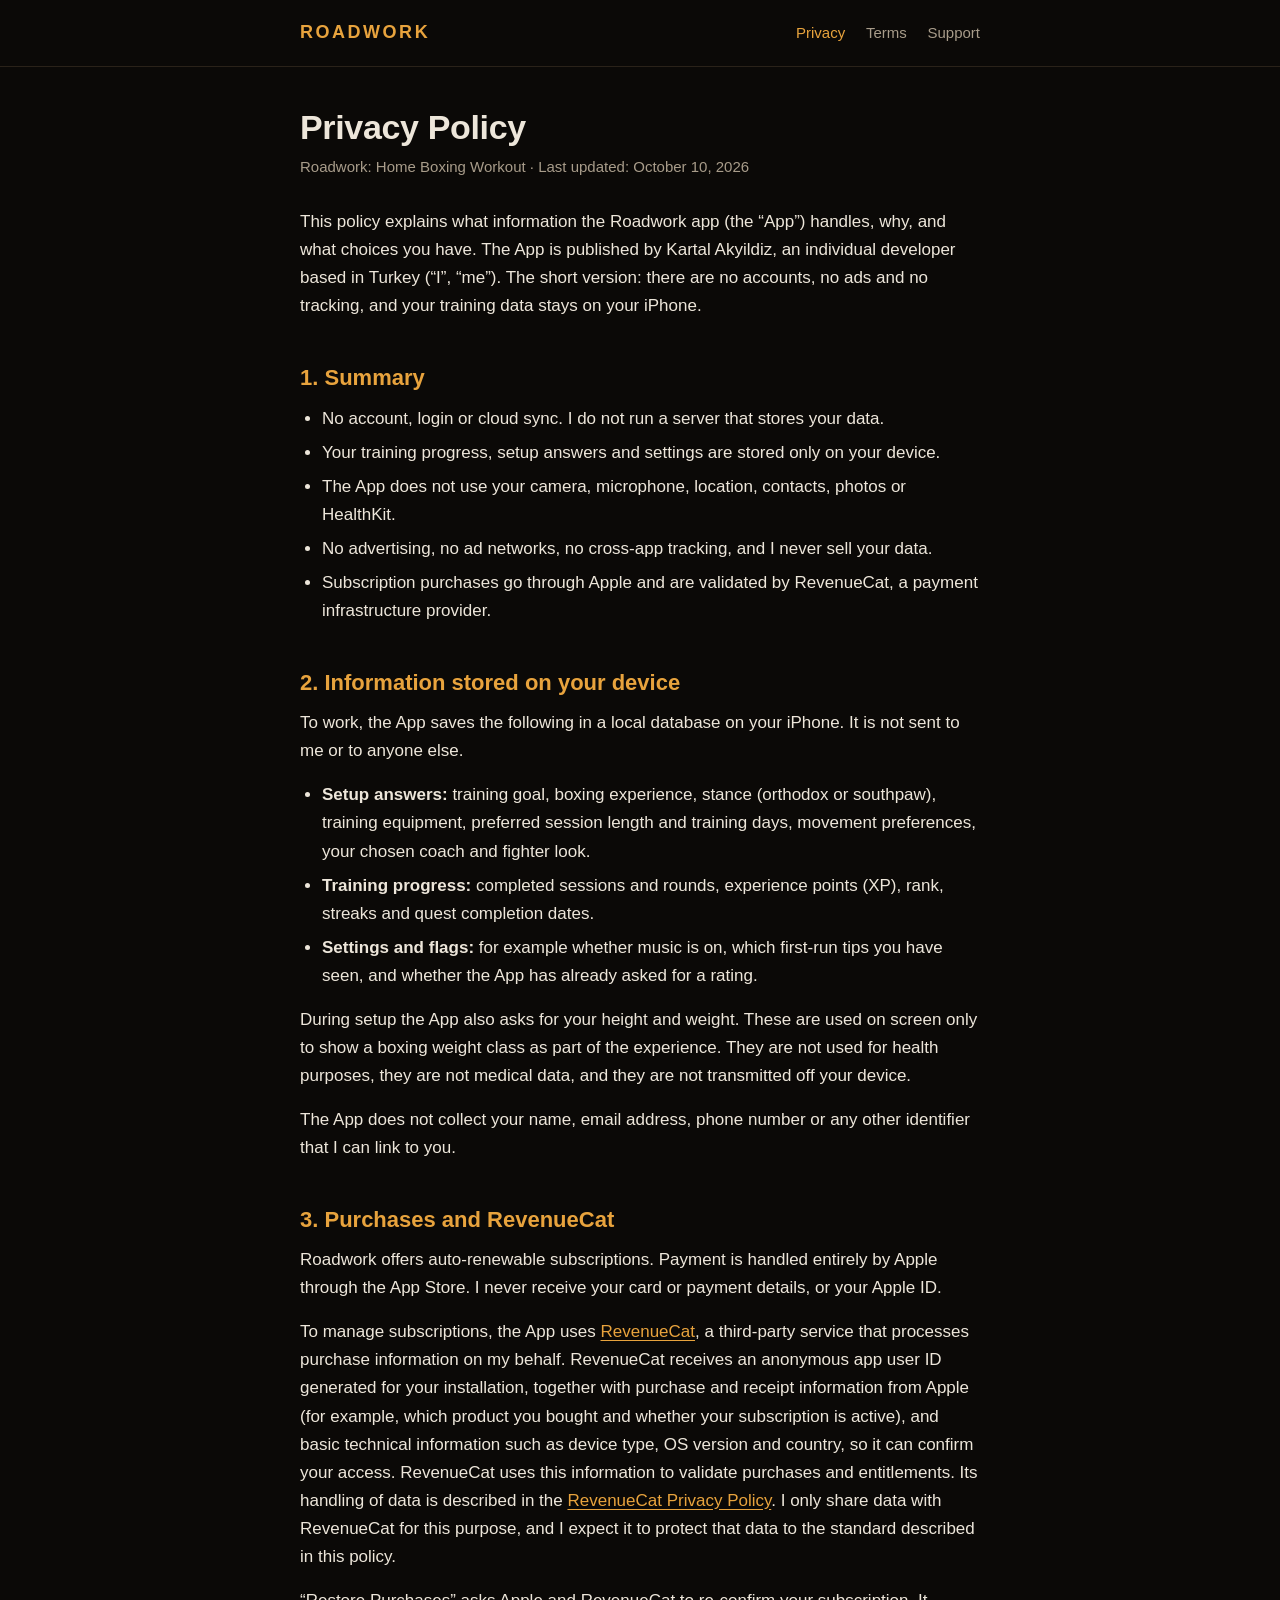
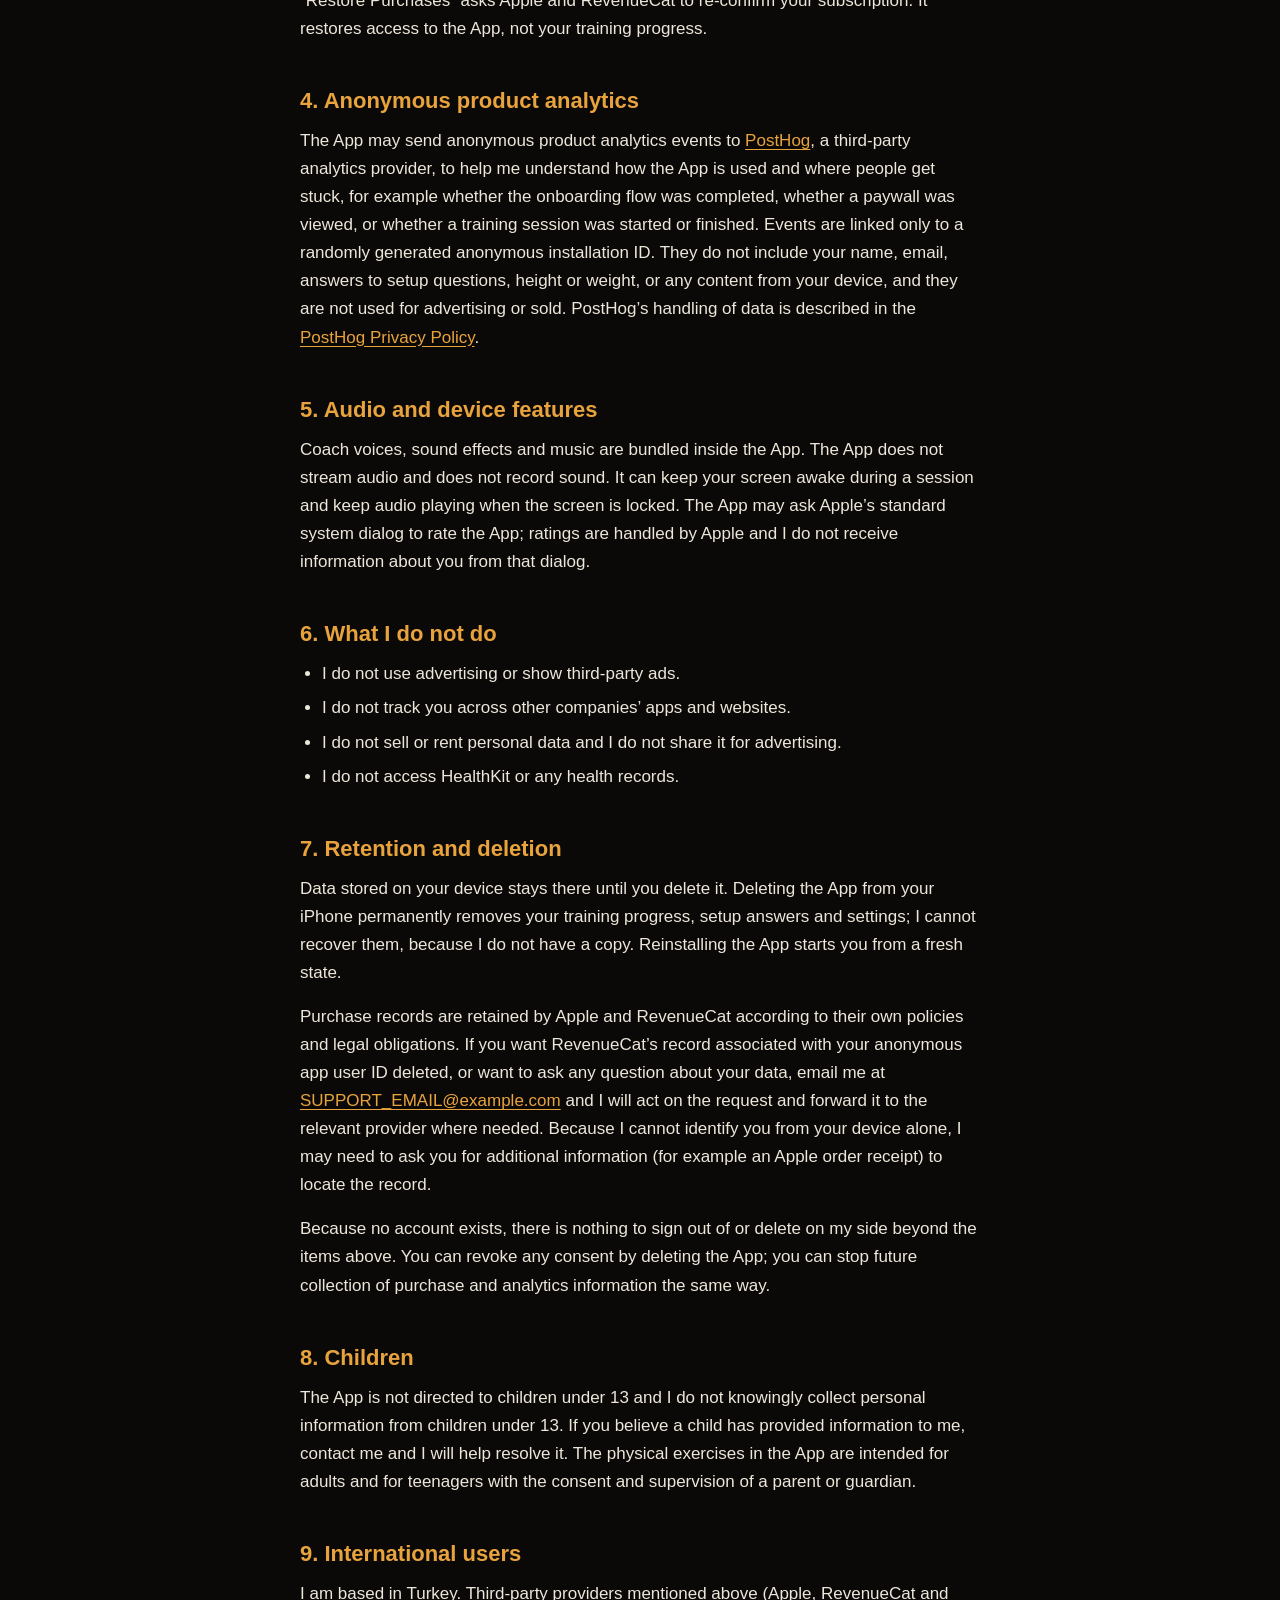
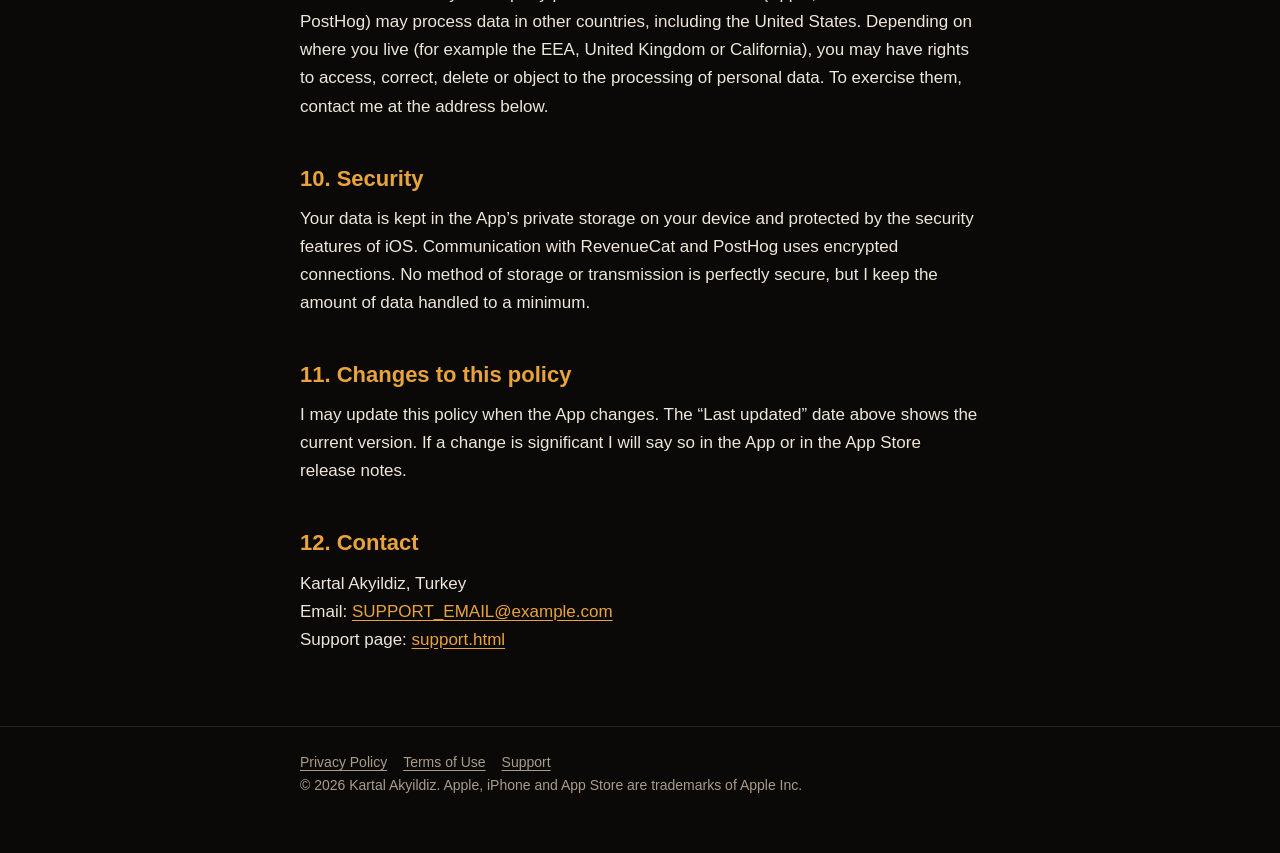
==== privacy.html @ eff5b134 "Add files via upload" ====
<!doctype html>
<html lang="en">
<head>
<meta charset="utf-8">
<meta name="viewport" content="width=device-width, initial-scale=1">
<title>Privacy Policy - Roadwork: Home Boxing Workout</title>
<meta name="description" content="Privacy Policy for Roadwork: Home Boxing Workout. No account, no tracking, no ads. Your training data stays on your device.">
<link rel="stylesheet" href="style.css">
</head>
<body>
<header class="site"><div class="wrap">
  <a class="brand" href="index.html">Roadwork</a>
  <nav aria-label="Main">
    <a href="privacy.html" aria-current="page">Privacy</a>
    <a href="terms.html">Terms</a>
    <a href="support.html">Support</a>
  </nav>
</div></header>

<main><div class="wrap">
  <h1>Privacy Policy</h1>
  <p class="meta">Roadwork: Home Boxing Workout &middot; Last updated: October 10, 2026</p>

  <p>This policy explains what information the Roadwork app (the &ldquo;App&rdquo;) handles, why, and what choices you have. The App is published by Kartal Akyildiz, an individual developer based in Turkey (&ldquo;I&rdquo;, &ldquo;me&rdquo;). The short version: there are no accounts, no ads and no tracking, and your training data stays on your iPhone.</p>

  <h2>1. Summary</h2>
  <ul>
    <li>No account, login or cloud sync. I do not run a server that stores your data.</li>
    <li>Your training progress, setup answers and settings are stored only on your device.</li>
    <li>The App does not use your camera, microphone, location, contacts, photos or HealthKit.</li>
    <li>No advertising, no ad networks, no cross-app tracking, and I never sell your data.</li>
    <li>Subscription purchases go through Apple and are validated by RevenueCat, a payment infrastructure provider.</li>
  </ul>

  <h2>2. Information stored on your device</h2>
  <p>To work, the App saves the following in a local database on your iPhone. It is not sent to me or to anyone else.</p>
  <ul>
    <li><strong>Setup answers:</strong> training goal, boxing experience, stance (orthodox or southpaw), training equipment, preferred session length and training days, movement preferences, your chosen coach and fighter look.</li>
    <li><strong>Training progress:</strong> completed sessions and rounds, experience points (XP), rank, streaks and quest completion dates.</li>
    <li><strong>Settings and flags:</strong> for example whether music is on, which first-run tips you have seen, and whether the App has already asked for a rating.</li>
  </ul>
  <p>During setup the App also asks for your height and weight. These are used on screen only to show a boxing weight class as part of the experience. They are not used for health purposes, they are not medical data, and they are not transmitted off your device.</p>
  <p>The App does not collect your name, email address, phone number or any other identifier that I can link to you.</p>

  <h2>3. Purchases and RevenueCat</h2>
  <p>Roadwork offers auto-renewable subscriptions. Payment is handled entirely by Apple through the App Store. I never receive your card or payment details, or your Apple ID.</p>
  <p>To manage subscriptions, the App uses <a href="https://www.revenuecat.com/">RevenueCat</a>, a third-party service that processes purchase information on my behalf. RevenueCat receives an anonymous app user ID generated for your installation, together with purchase and receipt information from Apple (for example, which product you bought and whether your subscription is active), and basic technical information such as device type, OS version and country, so it can confirm your access. RevenueCat uses this information to validate purchases and entitlements. Its handling of data is described in the <a href="https://www.revenuecat.com/privacy">RevenueCat Privacy Policy</a>. I only share data with RevenueCat for this purpose, and I expect it to protect that data to the standard described in this policy.</p>
  <p>&ldquo;Restore Purchases&rdquo; asks Apple and RevenueCat to re-confirm your subscription. It restores access to the App, not your training progress.</p>

  <!-- ANALYTICS: remove if PostHog is not shipped -->
  <h2>4. Anonymous product analytics</h2>
  <p>The App may send anonymous product analytics events to <a href="https://posthog.com/">PostHog</a>, a third-party analytics provider, to help me understand how the App is used and where people get stuck, for example whether the onboarding flow was completed, whether a paywall was viewed, or whether a training session was started or finished. Events are linked only to a randomly generated anonymous installation ID. They do not include your name, email, answers to setup questions, height or weight, or any content from your device, and they are not used for advertising or sold. PostHog&rsquo;s handling of data is described in the <a href="https://posthog.com/privacy">PostHog Privacy Policy</a>.</p>
  <!-- /ANALYTICS -->

  <h2>5. Audio and device features</h2>
  <p>Coach voices, sound effects and music are bundled inside the App. The App does not stream audio and does not record sound. It can keep your screen awake during a session and keep audio playing when the screen is locked. The App may ask Apple&rsquo;s standard system dialog to rate the App; ratings are handled by Apple and I do not receive information about you from that dialog.</p>

  <h2>6. What I do not do</h2>
  <ul>
    <li>I do not use advertising or show third-party ads.</li>
    <li>I do not track you across other companies&rsquo; apps and websites.</li>
    <li>I do not sell or rent personal data and I do not share it for advertising.</li>
    <li>I do not access HealthKit or any health records.</li>
  </ul>

  <h2>7. Retention and deletion</h2>
  <p>Data stored on your device stays there until you delete it. Deleting the App from your iPhone permanently removes your training progress, setup answers and settings; I cannot recover them, because I do not have a copy. Reinstalling the App starts you from a fresh state.</p>
  <p>Purchase records are retained by Apple and RevenueCat according to their own policies and legal obligations. If you want RevenueCat&rsquo;s record associated with your anonymous app user ID deleted, or want to ask any question about your data, email me at <a href="mailto:SUPPORT_EMAIL@example.com">SUPPORT_EMAIL@example.com</a> and I will act on the request and forward it to the relevant provider where needed. Because I cannot identify you from your device alone, I may need to ask you for additional information (for example an Apple order receipt) to locate the record.</p>
  <p>Because no account exists, there is nothing to sign out of or delete on my side beyond the items above. You can revoke any consent by deleting the App; you can stop future collection of purchase and analytics information the same way.</p>

  <h2>8. Children</h2>
  <p>The App is not directed to children under 13 and I do not knowingly collect personal information from children under 13. If you believe a child has provided information to me, contact me and I will help resolve it. The physical exercises in the App are intended for adults and for teenagers with the consent and supervision of a parent or guardian.</p>

  <h2>9. International users</h2>
  <p>I am based in Turkey. Third-party providers mentioned above (Apple, RevenueCat<!-- ANALYTICS --> and PostHog<!-- /ANALYTICS -->) may process data in other countries, including the United States. Depending on where you live (for example the EEA, United Kingdom or California), you may have rights to access, correct, delete or object to the processing of personal data. To exercise them, contact me at the address below.</p>

  <h2>10. Security</h2>
  <p>Your data is kept in the App&rsquo;s private storage on your device and protected by the security features of iOS. Communication with RevenueCat<!-- ANALYTICS --> and PostHog<!-- /ANALYTICS --> uses encrypted connections. No method of storage or transmission is perfectly secure, but I keep the amount of data handled to a minimum.</p>

  <h2>11. Changes to this policy</h2>
  <p>I may update this policy when the App changes. The &ldquo;Last updated&rdquo; date above shows the current version. If a change is significant I will say so in the App or in the App Store release notes.</p>

  <h2>12. Contact</h2>
  <p>Kartal Akyildiz, Turkey<br>
  Email: <a href="mailto:SUPPORT_EMAIL@example.com">SUPPORT_EMAIL@example.com</a><br>
  Support page: <a href="support.html">support.html</a></p>
</div></main>

<footer class="site"><div class="wrap">
  <a href="privacy.html">Privacy Policy</a><a href="terms.html">Terms of Use</a><a href="support.html">Support</a>
  <p>&copy; 2026 Kartal Akyildiz. Apple, iPhone and App Store are trademarks of Apple Inc.</p>
</div></footer>
</body>
</html>
---- style.css ----
:root {
  --bg: #0B0907;
  --surface: #15110D;
  --border: #2A2219;
  --text: #EDE6DA;
  --muted: #A89C8A;
  --amber: #E8A33D;
  --amber-dim: #B87F2A;
}
* { box-sizing: border-box; }
html { -webkit-text-size-adjust: 100%; }
body {
  margin: 0;
  background: var(--bg);
  color: var(--text);
  font-family: -apple-system, BlinkMacSystemFont, "Segoe UI", Roboto, Helvetica, Arial, sans-serif;
  font-size: 17px;
  line-height: 1.65;
}
.wrap { max-width: 720px; margin: 0 auto; padding: 0 20px; }
header.site { border-bottom: 1px solid var(--border); padding: 18px 0; }
header.site .wrap { display: flex; flex-wrap: wrap; gap: 8px 24px; align-items: baseline; justify-content: space-between; }
.brand { color: var(--amber); font-weight: 800; letter-spacing: 0.14em; text-transform: uppercase; text-decoration: none; font-size: 18px; }
nav a { color: var(--muted); text-decoration: none; margin-right: 16px; font-size: 15px; }
nav a:last-child { margin-right: 0; }
nav a:hover, nav a[aria-current="page"] { color: var(--amber); }
main { padding: 40px 0 56px; }
h1 { font-size: 34px; line-height: 1.2; margin: 0 0 8px; letter-spacing: -0.01em; }
h2 { font-size: 22px; margin: 40px 0 8px; color: var(--amber); }
h3 { font-size: 18px; margin: 24px 0 4px; }
p, ul, ol { margin: 0 0 16px; }
ul, ol { padding-left: 22px; }
li { margin-bottom: 6px; }
a { color: var(--amber); text-underline-offset: 3px; }
a:hover { color: #F5BE68; }
.meta { color: var(--muted); font-size: 15px; margin-bottom: 28px; }
.lead { font-size: 20px; color: var(--text); }
.card { background: var(--surface); border: 1px solid var(--border); border-radius: 12px; padding: 18px 20px; margin: 20px 0; }
.card p:last-child { margin-bottom: 0; }
.btn { display: inline-block; background: var(--amber); color: #0B0907; font-weight: 700; text-decoration: none; padding: 12px 22px; border-radius: 10px; margin: 4px 8px 4px 0; }
.btn:hover { background: #F5BE68; color: #0B0907; }
.btn.ghost { background: transparent; color: var(--amber); border: 1px solid var(--amber-dim); }
.btn.ghost:hover { background: var(--surface); color: #F5BE68; }
details { background: var(--surface); border: 1px solid var(--border); border-radius: 10px; padding: 12px 16px; margin-bottom: 12px; }
summary { cursor: pointer; font-weight: 600; }
details[open] summary { color: var(--amber); margin-bottom: 8px; }
details p:last-child { margin-bottom: 0; }
footer.site { border-top: 1px solid var(--border); padding: 24px 0 40px; color: var(--muted); font-size: 14px; }
footer.site a { color: var(--muted); margin-right: 16px; }
footer.site a:hover { color: var(--amber); }
table { width: 100%; border-collapse: collapse; margin: 0 0 16px; font-size: 16px; }
th, td { text-align: left; vertical-align: top; padding: 10px 10px; border-bottom: 1px solid var(--border); }
th { color: var(--amber); font-weight: 600; }
@media (max-width: 520px) {
  body { font-size: 16px; }
  h1 { font-size: 28px; }
  main { padding-top: 28px; }
}
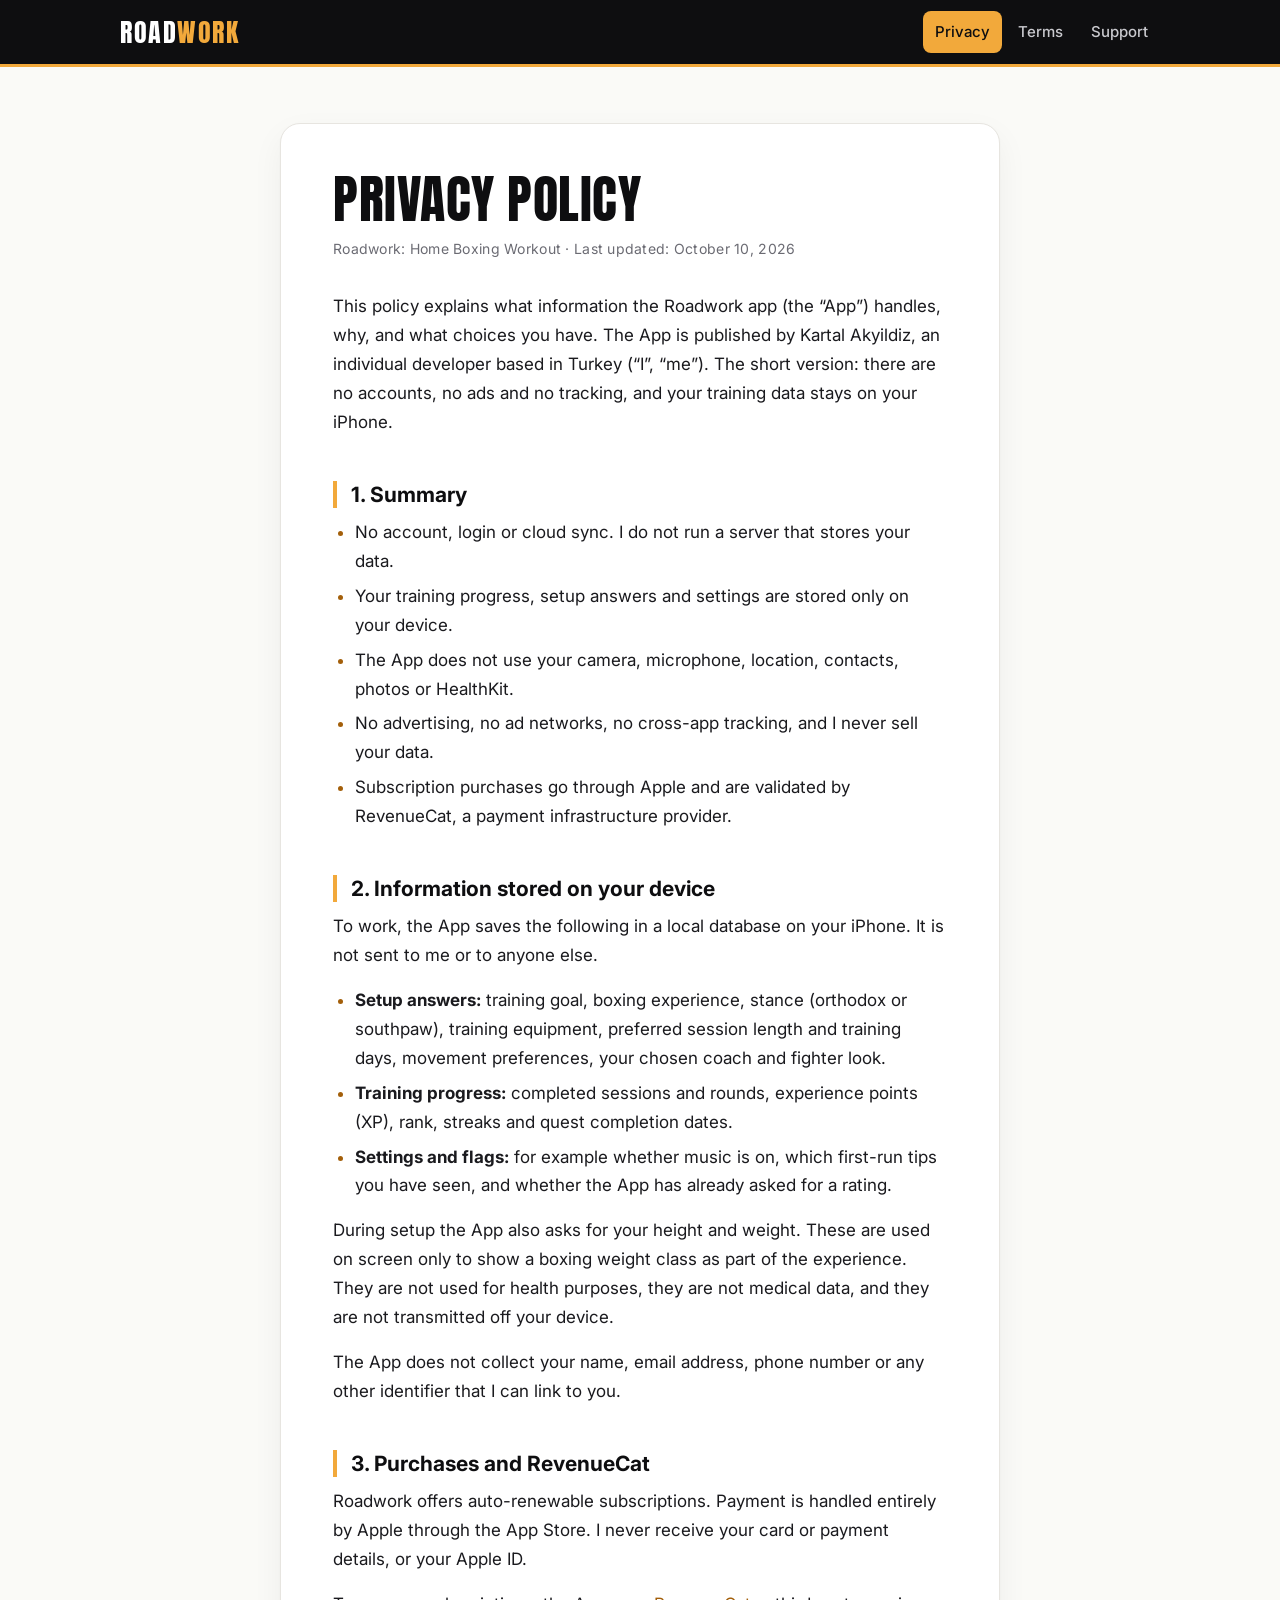
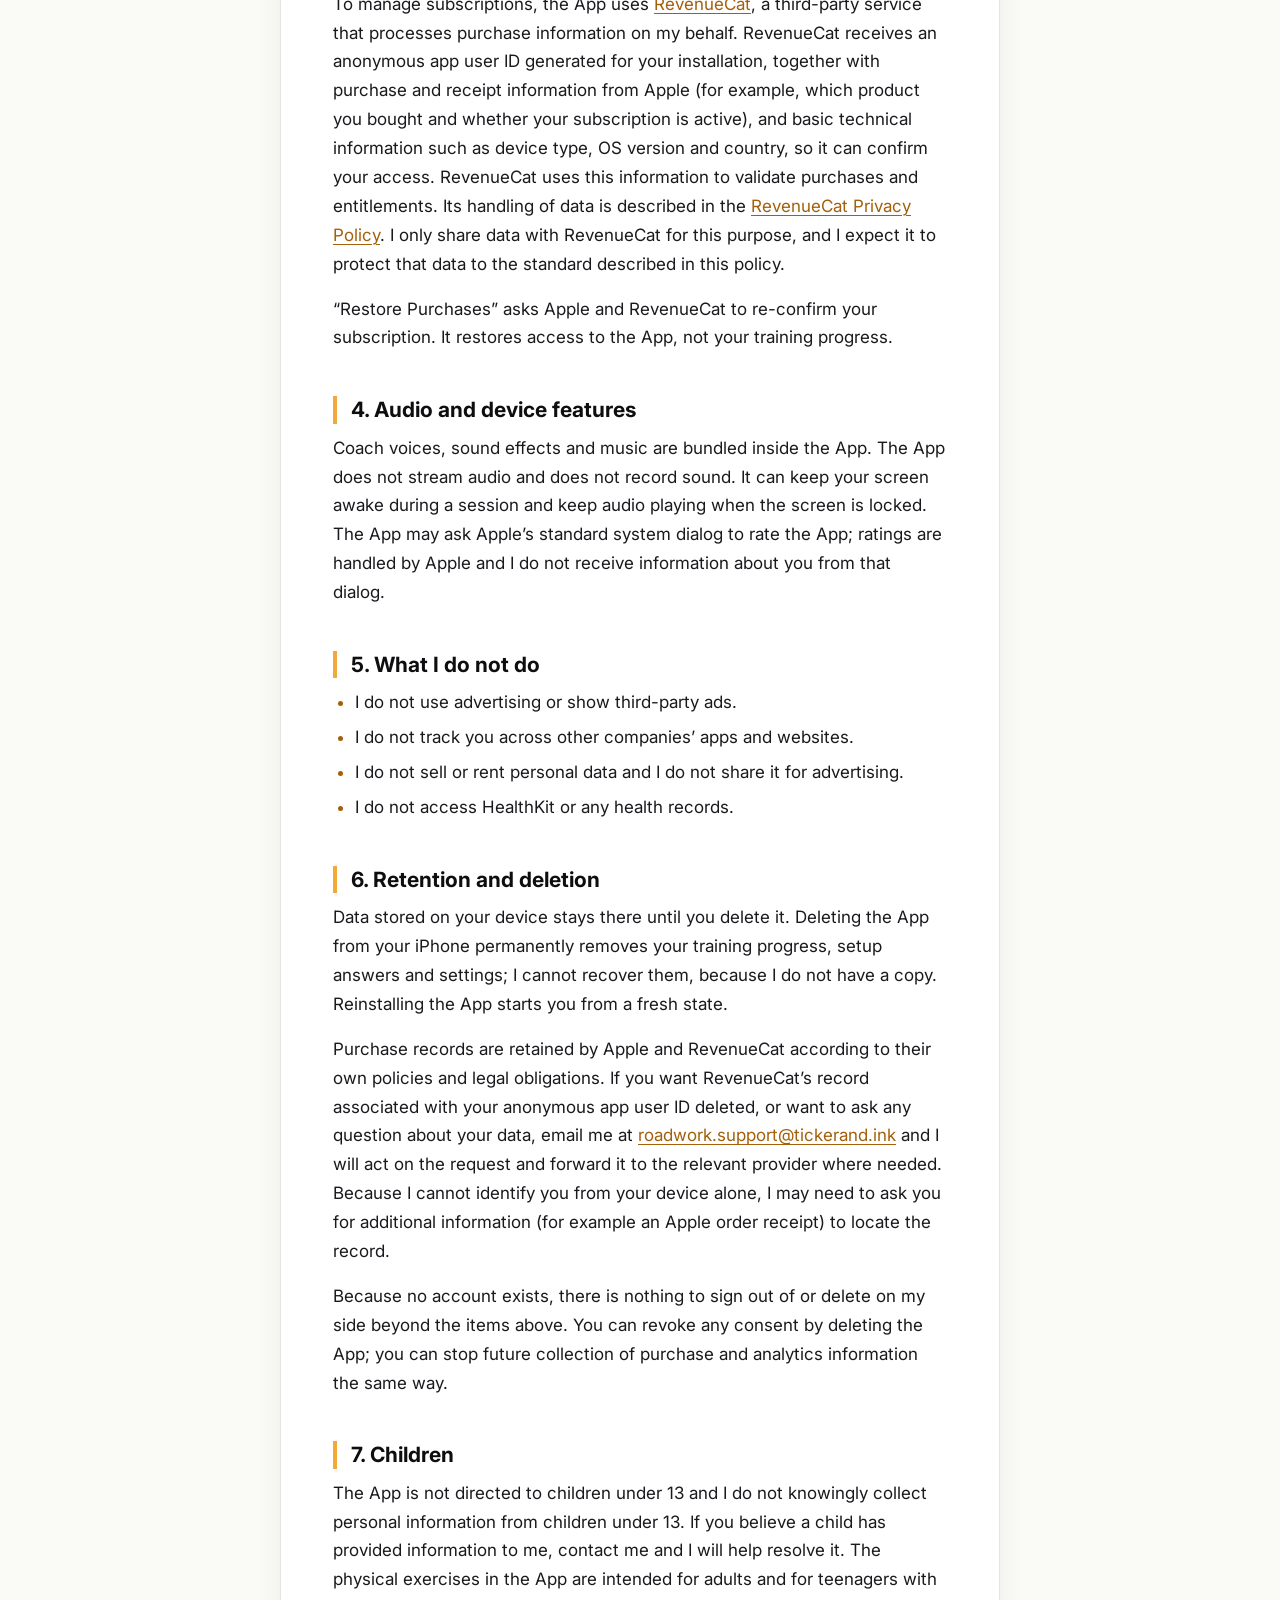
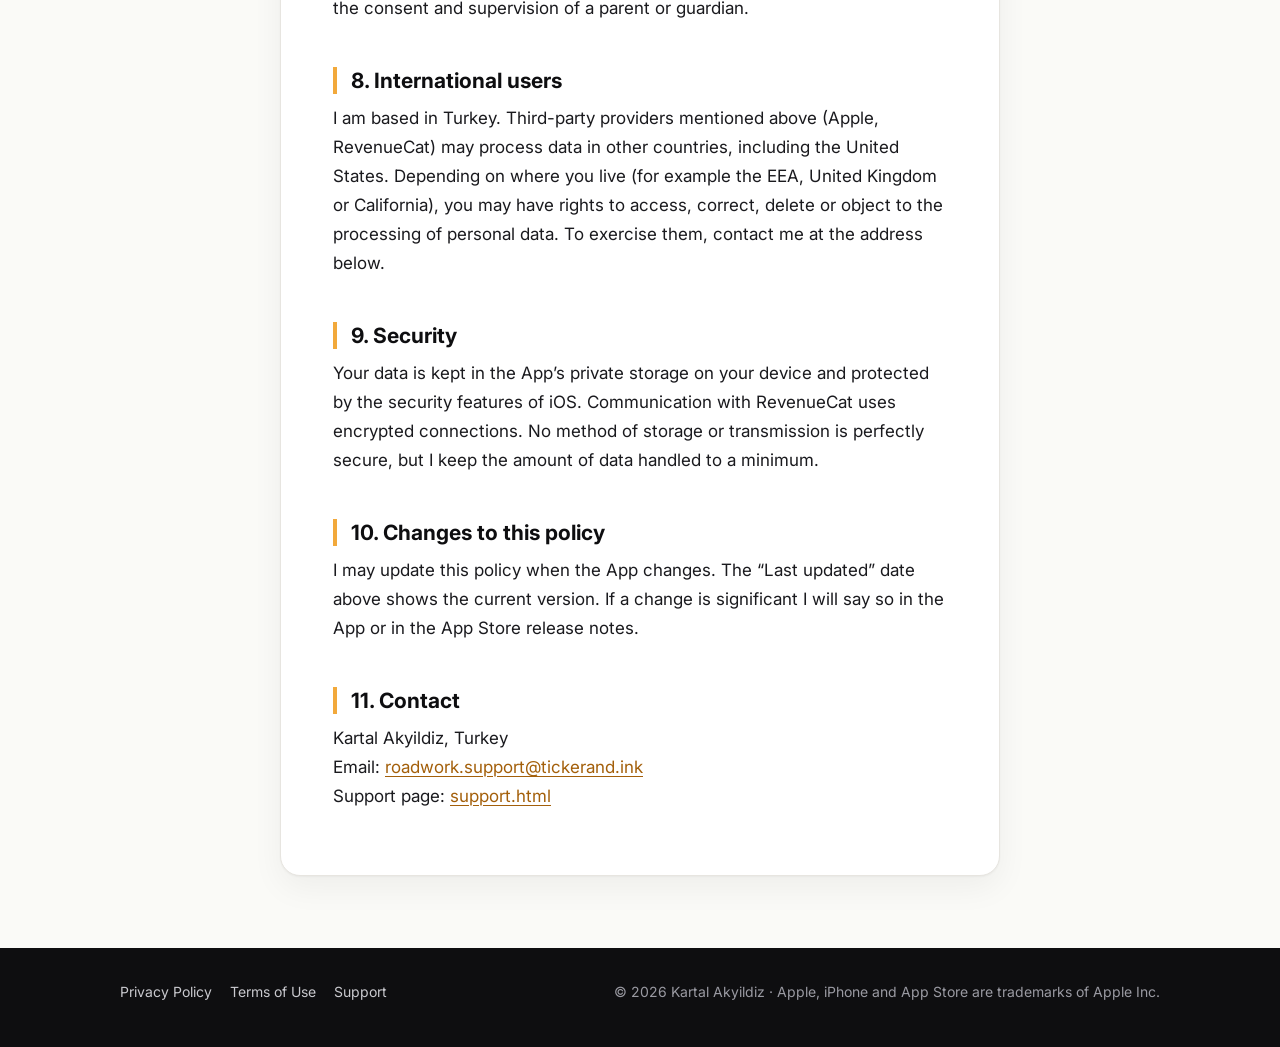
==== commit bd6dcaed: "Add files via upload" ====
--- a/privacy.html
+++ b/privacy.html
@@ -1,94 +1,90 @@
-<!doctype html>
-<html lang="en">
-<head>
-<meta charset="utf-8">
-<meta name="viewport" content="width=device-width, initial-scale=1">
-<title>Privacy Policy - Roadwork: Home Boxing Workout</title>
-<meta name="description" content="Privacy Policy for Roadwork: Home Boxing Workout. No account, no tracking, no ads. Your training data stays on your device.">
-<link rel="stylesheet" href="style.css">
-</head>
-<body>
-<header class="site"><div class="wrap">
-  <a class="brand" href="index.html">Roadwork</a>
-  <nav aria-label="Main">
-    <a href="privacy.html" aria-current="page">Privacy</a>
-    <a href="terms.html">Terms</a>
-    <a href="support.html">Support</a>
-  </nav>
-</div></header>
-
-<main><div class="wrap">
-  <h1>Privacy Policy</h1>
-  <p class="meta">Roadwork: Home Boxing Workout &middot; Last updated: October 10, 2026</p>
-
-  <p>This policy explains what information the Roadwork app (the &ldquo;App&rdquo;) handles, why, and what choices you have. The App is published by Kartal Akyildiz, an individual developer based in Turkey (&ldquo;I&rdquo;, &ldquo;me&rdquo;). The short version: there are no accounts, no ads and no tracking, and your training data stays on your iPhone.</p>
-
-  <h2>1. Summary</h2>
-  <ul>
-    <li>No account, login or cloud sync. I do not run a server that stores your data.</li>
-    <li>Your training progress, setup answers and settings are stored only on your device.</li>
-    <li>The App does not use your camera, microphone, location, contacts, photos or HealthKit.</li>
-    <li>No advertising, no ad networks, no cross-app tracking, and I never sell your data.</li>
-    <li>Subscription purchases go through Apple and are validated by RevenueCat, a payment infrastructure provider.</li>
-  </ul>
-
-  <h2>2. Information stored on your device</h2>
-  <p>To work, the App saves the following in a local database on your iPhone. It is not sent to me or to anyone else.</p>
-  <ul>
-    <li><strong>Setup answers:</strong> training goal, boxing experience, stance (orthodox or southpaw), training equipment, preferred session length and training days, movement preferences, your chosen coach and fighter look.</li>
-    <li><strong>Training progress:</strong> completed sessions and rounds, experience points (XP), rank, streaks and quest completion dates.</li>
-    <li><strong>Settings and flags:</strong> for example whether music is on, which first-run tips you have seen, and whether the App has already asked for a rating.</li>
-  </ul>
-  <p>During setup the App also asks for your height and weight. These are used on screen only to show a boxing weight class as part of the experience. They are not used for health purposes, they are not medical data, and they are not transmitted off your device.</p>
-  <p>The App does not collect your name, email address, phone number or any other identifier that I can link to you.</p>
-
-  <h2>3. Purchases and RevenueCat</h2>
-  <p>Roadwork offers auto-renewable subscriptions. Payment is handled entirely by Apple through the App Store. I never receive your card or payment details, or your Apple ID.</p>
-  <p>To manage subscriptions, the App uses <a href="https://www.revenuecat.com/">RevenueCat</a>, a third-party service that processes purchase information on my behalf. RevenueCat receives an anonymous app user ID generated for your installation, together with purchase and receipt information from Apple (for example, which product you bought and whether your subscription is active), and basic technical information such as device type, OS version and country, so it can confirm your access. RevenueCat uses this information to validate purchases and entitlements. Its handling of data is described in the <a href="https://www.revenuecat.com/privacy">RevenueCat Privacy Policy</a>. I only share data with RevenueCat for this purpose, and I expect it to protect that data to the standard described in this policy.</p>
-  <p>&ldquo;Restore Purchases&rdquo; asks Apple and RevenueCat to re-confirm your subscription. It restores access to the App, not your training progress.</p>
-
-  <!-- ANALYTICS: remove if PostHog is not shipped -->
-  <h2>4. Anonymous product analytics</h2>
-  <p>The App may send anonymous product analytics events to <a href="https://posthog.com/">PostHog</a>, a third-party analytics provider, to help me understand how the App is used and where people get stuck, for example whether the onboarding flow was completed, whether a paywall was viewed, or whether a training session was started or finished. Events are linked only to a randomly generated anonymous installation ID. They do not include your name, email, answers to setup questions, height or weight, or any content from your device, and they are not used for advertising or sold. PostHog&rsquo;s handling of data is described in the <a href="https://posthog.com/privacy">PostHog Privacy Policy</a>.</p>
-  <!-- /ANALYTICS -->
-
-  <h2>5. Audio and device features</h2>
-  <p>Coach voices, sound effects and music are bundled inside the App. The App does not stream audio and does not record sound. It can keep your screen awake during a session and keep audio playing when the screen is locked. The App may ask Apple&rsquo;s standard system dialog to rate the App; ratings are handled by Apple and I do not receive information about you from that dialog.</p>
-
-  <h2>6. What I do not do</h2>
-  <ul>
-    <li>I do not use advertising or show third-party ads.</li>
-    <li>I do not track you across other companies&rsquo; apps and websites.</li>
-    <li>I do not sell or rent personal data and I do not share it for advertising.</li>
-    <li>I do not access HealthKit or any health records.</li>
-  </ul>
-
-  <h2>7. Retention and deletion</h2>
-  <p>Data stored on your device stays there until you delete it. Deleting the App from your iPhone permanently removes your training progress, setup answers and settings; I cannot recover them, because I do not have a copy. Reinstalling the App starts you from a fresh state.</p>
-  <p>Purchase records are retained by Apple and RevenueCat according to their own policies and legal obligations. If you want RevenueCat&rsquo;s record associated with your anonymous app user ID deleted, or want to ask any question about your data, email me at <a href="mailto:SUPPORT_EMAIL@example.com">SUPPORT_EMAIL@example.com</a> and I will act on the request and forward it to the relevant provider where needed. Because I cannot identify you from your device alone, I may need to ask you for additional information (for example an Apple order receipt) to locate the record.</p>
-  <p>Because no account exists, there is nothing to sign out of or delete on my side beyond the items above. You can revoke any consent by deleting the App; you can stop future collection of purchase and analytics information the same way.</p>
-
-  <h2>8. Children</h2>
-  <p>The App is not directed to children under 13 and I do not knowingly collect personal information from children under 13. If you believe a child has provided information to me, contact me and I will help resolve it. The physical exercises in the App are intended for adults and for teenagers with the consent and supervision of a parent or guardian.</p>
-
-  <h2>9. International users</h2>
-  <p>I am based in Turkey. Third-party providers mentioned above (Apple, RevenueCat<!-- ANALYTICS --> and PostHog<!-- /ANALYTICS -->) may process data in other countries, including the United States. Depending on where you live (for example the EEA, United Kingdom or California), you may have rights to access, correct, delete or object to the processing of personal data. To exercise them, contact me at the address below.</p>
-
-  <h2>10. Security</h2>
-  <p>Your data is kept in the App&rsquo;s private storage on your device and protected by the security features of iOS. Communication with RevenueCat<!-- ANALYTICS --> and PostHog<!-- /ANALYTICS --> uses encrypted connections. No method of storage or transmission is perfectly secure, but I keep the amount of data handled to a minimum.</p>
-
-  <h2>11. Changes to this policy</h2>
-  <p>I may update this policy when the App changes. The &ldquo;Last updated&rdquo; date above shows the current version. If a change is significant I will say so in the App or in the App Store release notes.</p>
-
-  <h2>12. Contact</h2>
-  <p>Kartal Akyildiz, Turkey<br>
-  Email: <a href="mailto:SUPPORT_EMAIL@example.com">SUPPORT_EMAIL@example.com</a><br>
-  Support page: <a href="support.html">support.html</a></p>
-</div></main>
-
-<footer class="site"><div class="wrap">
-  <a href="privacy.html">Privacy Policy</a><a href="terms.html">Terms of Use</a><a href="support.html">Support</a>
-  <p>&copy; 2026 Kartal Akyildiz. Apple, iPhone and App Store are trademarks of Apple Inc.</p>
-</div></footer>
-</body>
-</html>
+<!doctype html>
+<html lang="en">
+<head>
+<meta charset="utf-8">
+<meta name="viewport" content="width=device-width, initial-scale=1">
+<title>Privacy Policy - Roadwork: Home Boxing Workout</title>
+<meta name="description" content="Privacy Policy for Roadwork: Home Boxing Workout. No account, no tracking, no ads. Your training data stays on your device.">
+<meta name="theme-color" content="#0E0E10">
+<link rel="stylesheet" href="style.css">
+</head>
+<body>
+<header class="site"><div class="wrap">
+  <a class="brand" href="index.html">Road<span>work</span></a>
+  <nav aria-label="Main">
+    <a href="privacy.html" aria-current="page">Privacy</a>
+    <a href="terms.html">Terms</a>
+    <a href="support.html">Support</a>
+  </nav>
+</div></header>
+
+<main><div class="wrap"><article class="doc">
+  <h1>Privacy Policy</h1>
+  <p class="meta">Roadwork: Home Boxing Workout &middot; Last updated: October 10, 2026</p>
+
+  <p>This policy explains what information the Roadwork app (the &ldquo;App&rdquo;) handles, why, and what choices you have. The App is published by Kartal Akyildiz, an individual developer based in Turkey (&ldquo;I&rdquo;, &ldquo;me&rdquo;). The short version: there are no accounts, no ads and no tracking, and your training data stays on your iPhone.</p>
+
+  <h2>1. Summary</h2>
+  <ul>
+    <li>No account, login or cloud sync. I do not run a server that stores your data.</li>
+    <li>Your training progress, setup answers and settings are stored only on your device.</li>
+    <li>The App does not use your camera, microphone, location, contacts, photos or HealthKit.</li>
+    <li>No advertising, no ad networks, no cross-app tracking, and I never sell your data.</li>
+    <li>Subscription purchases go through Apple and are validated by RevenueCat, a payment infrastructure provider.</li>
+  </ul>
+
+  <h2>2. Information stored on your device</h2>
+  <p>To work, the App saves the following in a local database on your iPhone. It is not sent to me or to anyone else.</p>
+  <ul>
+    <li><strong>Setup answers:</strong> training goal, boxing experience, stance (orthodox or southpaw), training equipment, preferred session length and training days, movement preferences, your chosen coach and fighter look.</li>
+    <li><strong>Training progress:</strong> completed sessions and rounds, experience points (XP), rank, streaks and quest completion dates.</li>
+    <li><strong>Settings and flags:</strong> for example whether music is on, which first-run tips you have seen, and whether the App has already asked for a rating.</li>
+  </ul>
+  <p>During setup the App also asks for your height and weight. These are used on screen only to show a boxing weight class as part of the experience. They are not used for health purposes, they are not medical data, and they are not transmitted off your device.</p>
+  <p>The App does not collect your name, email address, phone number or any other identifier that I can link to you.</p>
+
+  <h2>3. Purchases and RevenueCat</h2>
+  <p>Roadwork offers auto-renewable subscriptions. Payment is handled entirely by Apple through the App Store. I never receive your card or payment details, or your Apple ID.</p>
+  <p>To manage subscriptions, the App uses <a href="https://www.revenuecat.com/">RevenueCat</a>, a third-party service that processes purchase information on my behalf. RevenueCat receives an anonymous app user ID generated for your installation, together with purchase and receipt information from Apple (for example, which product you bought and whether your subscription is active), and basic technical information such as device type, OS version and country, so it can confirm your access. RevenueCat uses this information to validate purchases and entitlements. Its handling of data is described in the <a href="https://www.revenuecat.com/privacy">RevenueCat Privacy Policy</a>. I only share data with RevenueCat for this purpose, and I expect it to protect that data to the standard described in this policy.</p>
+  <p>&ldquo;Restore Purchases&rdquo; asks Apple and RevenueCat to re-confirm your subscription. It restores access to the App, not your training progress.</p>
+
+  <h2>4. Audio and device features</h2>
+  <p>Coach voices, sound effects and music are bundled inside the App. The App does not stream audio and does not record sound. It can keep your screen awake during a session and keep audio playing when the screen is locked. The App may ask Apple&rsquo;s standard system dialog to rate the App; ratings are handled by Apple and I do not receive information about you from that dialog.</p>
+
+  <h2>5. What I do not do</h2>
+  <ul>
+    <li>I do not use advertising or show third-party ads.</li>
+    <li>I do not track you across other companies&rsquo; apps and websites.</li>
+    <li>I do not sell or rent personal data and I do not share it for advertising.</li>
+    <li>I do not access HealthKit or any health records.</li>
+  </ul>
+
+  <h2>6. Retention and deletion</h2>
+  <p>Data stored on your device stays there until you delete it. Deleting the App from your iPhone permanently removes your training progress, setup answers and settings; I cannot recover them, because I do not have a copy. Reinstalling the App starts you from a fresh state.</p>
+  <p>Purchase records are retained by Apple and RevenueCat according to their own policies and legal obligations. If you want RevenueCat&rsquo;s record associated with your anonymous app user ID deleted, or want to ask any question about your data, email me at <a href="mailto:roadwork.support@tickerand.ink">roadwork.support@tickerand.ink</a> and I will act on the request and forward it to the relevant provider where needed. Because I cannot identify you from your device alone, I may need to ask you for additional information (for example an Apple order receipt) to locate the record.</p>
+  <p>Because no account exists, there is nothing to sign out of or delete on my side beyond the items above. You can revoke any consent by deleting the App; you can stop future collection of purchase and analytics information the same way.</p>
+
+  <h2>7. Children</h2>
+  <p>The App is not directed to children under 13 and I do not knowingly collect personal information from children under 13. If you believe a child has provided information to me, contact me and I will help resolve it. The physical exercises in the App are intended for adults and for teenagers with the consent and supervision of a parent or guardian.</p>
+
+  <h2>8. International users</h2>
+  <p>I am based in Turkey. Third-party providers mentioned above (Apple, RevenueCat) may process data in other countries, including the United States. Depending on where you live (for example the EEA, United Kingdom or California), you may have rights to access, correct, delete or object to the processing of personal data. To exercise them, contact me at the address below.</p>
+
+  <h2>9. Security</h2>
+  <p>Your data is kept in the App&rsquo;s private storage on your device and protected by the security features of iOS. Communication with RevenueCat uses encrypted connections. No method of storage or transmission is perfectly secure, but I keep the amount of data handled to a minimum.</p>
+
+  <h2>10. Changes to this policy</h2>
+  <p>I may update this policy when the App changes. The &ldquo;Last updated&rdquo; date above shows the current version. If a change is significant I will say so in the App or in the App Store release notes.</p>
+
+  <h2>11. Contact</h2>
+  <p>Kartal Akyildiz, Turkey<br>
+  Email: <a href="mailto:roadwork.support@tickerand.ink">roadwork.support@tickerand.ink</a><br>
+  Support page: <a href="support.html">support.html</a></p>
+</article></div></main>
+
+<footer class="site"><div class="wrap">
+  <div><a href="privacy.html">Privacy Policy</a><a href="terms.html">Terms of Use</a><a href="support.html">Support</a></div>
+  <div>&copy; 2026 Kartal Akyildiz &middot; Apple, iPhone and App Store are trademarks of Apple Inc.</div>
+</div></footer>
+</body>
+</html>
--- a/style.css
+++ b/style.css
@@ -1,58 +1,136 @@
-:root {
-  --bg: #0B0907;
-  --surface: #15110D;
-  --border: #2A2219;
-  --text: #EDE6DA;
-  --muted: #A89C8A;
-  --amber: #E8A33D;
-  --amber-dim: #B87F2A;
-}
-* { box-sizing: border-box; }
-html { -webkit-text-size-adjust: 100%; }
-body {
-  margin: 0;
-  background: var(--bg);
-  color: var(--text);
-  font-family: -apple-system, BlinkMacSystemFont, "Segoe UI", Roboto, Helvetica, Arial, sans-serif;
-  font-size: 17px;
-  line-height: 1.65;
-}
-.wrap { max-width: 720px; margin: 0 auto; padding: 0 20px; }
-header.site { border-bottom: 1px solid var(--border); padding: 18px 0; }
-header.site .wrap { display: flex; flex-wrap: wrap; gap: 8px 24px; align-items: baseline; justify-content: space-between; }
-.brand { color: var(--amber); font-weight: 800; letter-spacing: 0.14em; text-transform: uppercase; text-decoration: none; font-size: 18px; }
-nav a { color: var(--muted); text-decoration: none; margin-right: 16px; font-size: 15px; }
-nav a:last-child { margin-right: 0; }
-nav a:hover, nav a[aria-current="page"] { color: var(--amber); }
-main { padding: 40px 0 56px; }
-h1 { font-size: 34px; line-height: 1.2; margin: 0 0 8px; letter-spacing: -0.01em; }
-h2 { font-size: 22px; margin: 40px 0 8px; color: var(--amber); }
-h3 { font-size: 18px; margin: 24px 0 4px; }
-p, ul, ol { margin: 0 0 16px; }
-ul, ol { padding-left: 22px; }
-li { margin-bottom: 6px; }
-a { color: var(--amber); text-underline-offset: 3px; }
-a:hover { color: #F5BE68; }
-.meta { color: var(--muted); font-size: 15px; margin-bottom: 28px; }
-.lead { font-size: 20px; color: var(--text); }
-.card { background: var(--surface); border: 1px solid var(--border); border-radius: 12px; padding: 18px 20px; margin: 20px 0; }
-.card p:last-child { margin-bottom: 0; }
-.btn { display: inline-block; background: var(--amber); color: #0B0907; font-weight: 700; text-decoration: none; padding: 12px 22px; border-radius: 10px; margin: 4px 8px 4px 0; }
-.btn:hover { background: #F5BE68; color: #0B0907; }
-.btn.ghost { background: transparent; color: var(--amber); border: 1px solid var(--amber-dim); }
-.btn.ghost:hover { background: var(--surface); color: #F5BE68; }
-details { background: var(--surface); border: 1px solid var(--border); border-radius: 10px; padding: 12px 16px; margin-bottom: 12px; }
-summary { cursor: pointer; font-weight: 600; }
-details[open] summary { color: var(--amber); margin-bottom: 8px; }
-details p:last-child { margin-bottom: 0; }
-footer.site { border-top: 1px solid var(--border); padding: 24px 0 40px; color: var(--muted); font-size: 14px; }
-footer.site a { color: var(--muted); margin-right: 16px; }
-footer.site a:hover { color: var(--amber); }
-table { width: 100%; border-collapse: collapse; margin: 0 0 16px; font-size: 16px; }
-th, td { text-align: left; vertical-align: top; padding: 10px 10px; border-bottom: 1px solid var(--border); }
-th { color: var(--amber); font-weight: 600; }
-@media (max-width: 520px) {
-  body { font-size: 16px; }
-  h1 { font-size: 28px; }
-  main { padding-top: 28px; }
-}
+@import url("https://fonts.googleapis.com/css2?family=Anton&family=Inter:wght@400;500;600;700&display=swap");
+
+:root {
+  --ink: #0E0E10;
+  --ink-2: #18181B;
+  --paper: #FAFAF7;
+  --card: #FFFFFF;
+  --line: #E7E5E0;
+  --text: #1A1A1E;
+  --muted: #6B6B73;
+  --amber: #F2A93B;
+  --amber-ink: #A35F0A;   /* amber for text on light: 4.8:1 */
+  --red: #C8312A;
+}
+* { box-sizing: border-box; }
+html { -webkit-text-size-adjust: 100%; scroll-behavior: smooth; }
+body { margin: 0; background: var(--paper); color: var(--text);
+  font-family: Inter, -apple-system, BlinkMacSystemFont, "Segoe UI", Roboto, Helvetica, Arial, sans-serif;
+  font-size: 17px; line-height: 1.7; }
+.wrap { max-width: 760px; margin: 0 auto; padding: 0 20px; }
+a { color: var(--amber-ink); text-underline-offset: 3px; text-decoration-thickness: 1px; }
+a:hover { color: var(--text); }
+
+/* top bar */
+header.site { background: var(--ink); position: sticky; top: 0; z-index: 10; border-bottom: 3px solid var(--amber); }
+header.site .wrap { max-width: 1080px; display: flex; align-items: center; justify-content: space-between; gap: 16px; height: 64px; }
+.brand { font-family: Anton, Impact, sans-serif; font-size: 26px; letter-spacing: .06em; color: #fff; text-decoration: none; text-transform: uppercase; }
+.brand span { color: var(--amber); }
+nav { display: flex; gap: 4px; }
+nav a { color: #C9C9CE; text-decoration: none; font-size: 15px; font-weight: 500; padding: 8px 12px; border-radius: 8px; }
+nav a:hover { color: #fff; background: rgba(255,255,255,.08); }
+nav a[aria-current="page"] { color: var(--ink); background: var(--amber); }
+
+/* legal / support pages */
+main { padding: 56px 0 72px; }
+.doc { background: var(--card); border: 1px solid var(--line); border-radius: 20px; padding: 48px 52px; box-shadow: 0 1px 2px rgba(0,0,0,.04), 0 12px 32px rgba(0,0,0,.05); }
+h1 { font-family: Anton, Impact, sans-serif; font-weight: 400; font-size: 52px; line-height: 1.05; letter-spacing: .01em; text-transform: uppercase; margin: 0 0 10px; color: var(--ink); }
+h2 { font-size: 21px; line-height: 1.3; margin: 44px 0 10px; color: var(--ink); padding-left: 14px; border-left: 4px solid var(--amber); }
+h3 { font-size: 17px; margin: 26px 0 6px; color: var(--ink); }
+p, ul, ol { margin: 0 0 16px; }
+ul, ol { padding-left: 22px; }
+li { margin-bottom: 6px; }
+li::marker { color: var(--amber-ink); }
+.meta { color: var(--muted); font-size: 14px; margin-bottom: 32px; letter-spacing: .02em; }
+.lead { font-size: 19px; color: var(--text); }
+.card { background: #FFF8EC; border: 1px solid #F3DDB5; border-radius: 14px; padding: 18px 22px; margin: 24px 0; }
+.card p:last-child, .card ul:last-child { margin-bottom: 0; }
+table { width: 100%; border-collapse: collapse; margin: 0 0 18px; font-size: 15px; }
+th, td { text-align: left; vertical-align: top; padding: 12px 10px; border-bottom: 1px solid var(--line); }
+th { color: var(--ink); font-weight: 600; background: #F6F5F1; }
+details { background: var(--card); border: 1px solid var(--line); border-radius: 14px; padding: 16px 20px; margin-bottom: 12px; transition: border-color .15s; }
+details:hover { border-color: #D8D5CE; }
+details[open] { border-color: var(--amber); }
+summary { cursor: pointer; font-weight: 600; color: var(--ink); list-style: none; display: flex; justify-content: space-between; gap: 12px; }
+summary::-webkit-details-marker { display: none; }
+summary::after { content: "+"; color: var(--amber-ink); font-weight: 700; font-size: 20px; line-height: 1; }
+details[open] summary::after { content: "–"; }
+details[open] summary { margin-bottom: 10px; }
+details p:last-child { margin-bottom: 0; }
+
+.btn { display: inline-flex; align-items: center; gap: 8px; background: var(--amber); color: var(--ink); font-weight: 700; text-decoration: none;
+  padding: 13px 24px; border-radius: 12px; margin: 4px 8px 4px 0; font-size: 16px; }
+.btn:hover { background: #FFC160; color: var(--ink); }
+.btn.ghost { background: transparent; color: #fff; border: 1.5px solid rgba(255,255,255,.35); }
+.btn.ghost:hover { border-color: #fff; background: rgba(255,255,255,.06); }
+
+footer.site { background: var(--ink); color: #9A9AA2; font-size: 14px; padding: 32px 0 44px; }
+footer.site .wrap { max-width: 1080px; display: flex; flex-wrap: wrap; justify-content: space-between; gap: 12px 24px; }
+footer.site a { color: #C9C9CE; text-decoration: none; margin-right: 18px; }
+footer.site a:hover { color: var(--amber); }
+
+/* landing */
+.hero { position: relative; background: var(--ink); color: #fff; overflow: hidden; }
+.hero::before { content: ""; position: absolute; inset: 0; background: url("img/gym.webp") center 30% / cover no-repeat; opacity: .38; }
+.hero::after { content: ""; position: absolute; inset: 0;
+  background: linear-gradient(90deg, rgba(14,14,16,.96) 0%, rgba(14,14,16,.75) 45%, rgba(14,14,16,.15) 100%),
+              linear-gradient(0deg, rgba(14,14,16,1) 0%, rgba(14,14,16,0) 30%); }
+.hero .wrap { position: relative; z-index: 1; max-width: 1080px; display: grid; grid-template-columns: 1.15fr .85fr; align-items: end; gap: 24px; min-height: 620px; padding-top: 72px; }
+.hero .copy { padding-bottom: 88px; }
+.eyebrow { display: inline-block; font-size: 13px; font-weight: 700; letter-spacing: .18em; text-transform: uppercase; color: var(--amber);
+  border: 1px solid rgba(242,169,59,.45); border-radius: 999px; padding: 6px 14px; margin-bottom: 22px; }
+.hero h1 { color: #fff; font-size: 92px; line-height: .95; margin-bottom: 22px; }
+.hero h1 em { font-style: normal; color: var(--amber); }
+.hero p { color: #D4D4D8; font-size: 19px; max-width: 520px; margin-bottom: 30px; }
+.hero .fighter { align-self: end; justify-self: center; width: 100%; max-width: 420px; filter: drop-shadow(0 30px 40px rgba(0,0,0,.6)); }
+.soon { display: inline-flex; align-items: center; gap: 10px; background: #fff; color: var(--ink); border-radius: 12px; padding: 10px 18px; font-weight: 600; font-size: 15px; margin-right: 8px; }
+.soon svg { width: 22px; height: 22px; }
+
+.features { background: var(--ink); padding: 0 0 88px; }
+.features .wrap { max-width: 1080px; display: grid; grid-template-columns: repeat(3, 1fr); gap: 18px; }
+.feat { background: var(--ink-2); border: 1px solid #26262B; border-radius: 18px; padding: 26px 26px 24px; color: #D4D4D8; }
+.feat .num { font-family: Anton, Impact, sans-serif; font-size: 44px; line-height: 1; color: var(--amber); }
+.feat h3 { color: #fff; font-size: 19px; margin: 12px 0 6px; }
+.feat p { margin: 0; font-size: 15px; line-height: 1.6; }
+
+.coaches { padding: 80px 0 88px; }
+.coaches .wrap { max-width: 1080px; }
+.coaches h2 { border: 0; padding: 0; font-family: Anton, Impact, sans-serif; font-weight: 400; font-size: 44px; text-transform: uppercase; margin: 0 0 8px; }
+.coaches > .wrap > p { color: var(--muted); margin-bottom: 32px; }
+.roster { display: grid; grid-template-columns: repeat(4, 1fr); gap: 16px; }
+.coach { background: linear-gradient(180deg, #1E1E22, var(--ink)); border-radius: 18px; overflow: hidden; text-align: center; padding: 20px 14px 18px; color: #fff; }
+.coach img { height: 230px; width: auto; max-width: 100%; object-fit: contain; display: block; margin: 0 auto 12px; }
+.coach b { display: block; font-family: Anton, Impact, sans-serif; font-weight: 400; font-size: 22px; letter-spacing: .03em; text-transform: uppercase; }
+.coach span { font-size: 12px; font-weight: 700; letter-spacing: .16em; color: var(--amber); }
+.coach i { display: block; font-style: normal; color: #A1A1AA; font-size: 14px; margin-top: 8px; }
+
+.strip { background: #fff; border-top: 1px solid var(--line); padding: 56px 0; }
+.strip .wrap { max-width: 1080px; display: grid; grid-template-columns: repeat(3, 1fr); gap: 28px; }
+.strip h3 { margin-top: 0; }
+.strip p { color: var(--muted); font-size: 15px; margin: 0; }
+
+@media (max-width: 860px) {
+  .hero .wrap { grid-template-columns: 1fr; min-height: 0; padding-top: 48px; }
+  .hero .copy { padding-bottom: 8px; }
+  .hero h1 { font-size: 64px; }
+  .hero .fighter { max-width: 300px; }
+  .features .wrap, .strip .wrap { grid-template-columns: 1fr; }
+  .roster { grid-template-columns: repeat(2, 1fr); }
+}
+/* grid children may shrink below their content width (prevents mobile overflow) */
+.hero .wrap > *, .features .wrap > *, .strip .wrap > *, .roster > * { min-width: 0; }
+.hero .actions { display: flex; flex-wrap: wrap; gap: 10px; align-items: center; }
+.hero .actions .btn, .hero .actions .soon { margin: 0; }
+
+@media (max-width: 560px) {
+  .hero .fighter { max-width: 230px; }
+  .hero p { font-size: 17px; }
+  .coach img { height: 180px; }
+  body { font-size: 16px; }
+  header.site .wrap { height: auto; padding-top: 12px; padding-bottom: 12px; flex-direction: column; align-items: flex-start; gap: 6px; }
+  nav a { padding: 6px 10px 6px 0; }
+  main { padding: 28px 0 48px; }
+  .doc { padding: 28px 20px; border-radius: 16px; }
+  h1 { font-size: 40px; }
+  .hero h1 { font-size: 52px; }
+}
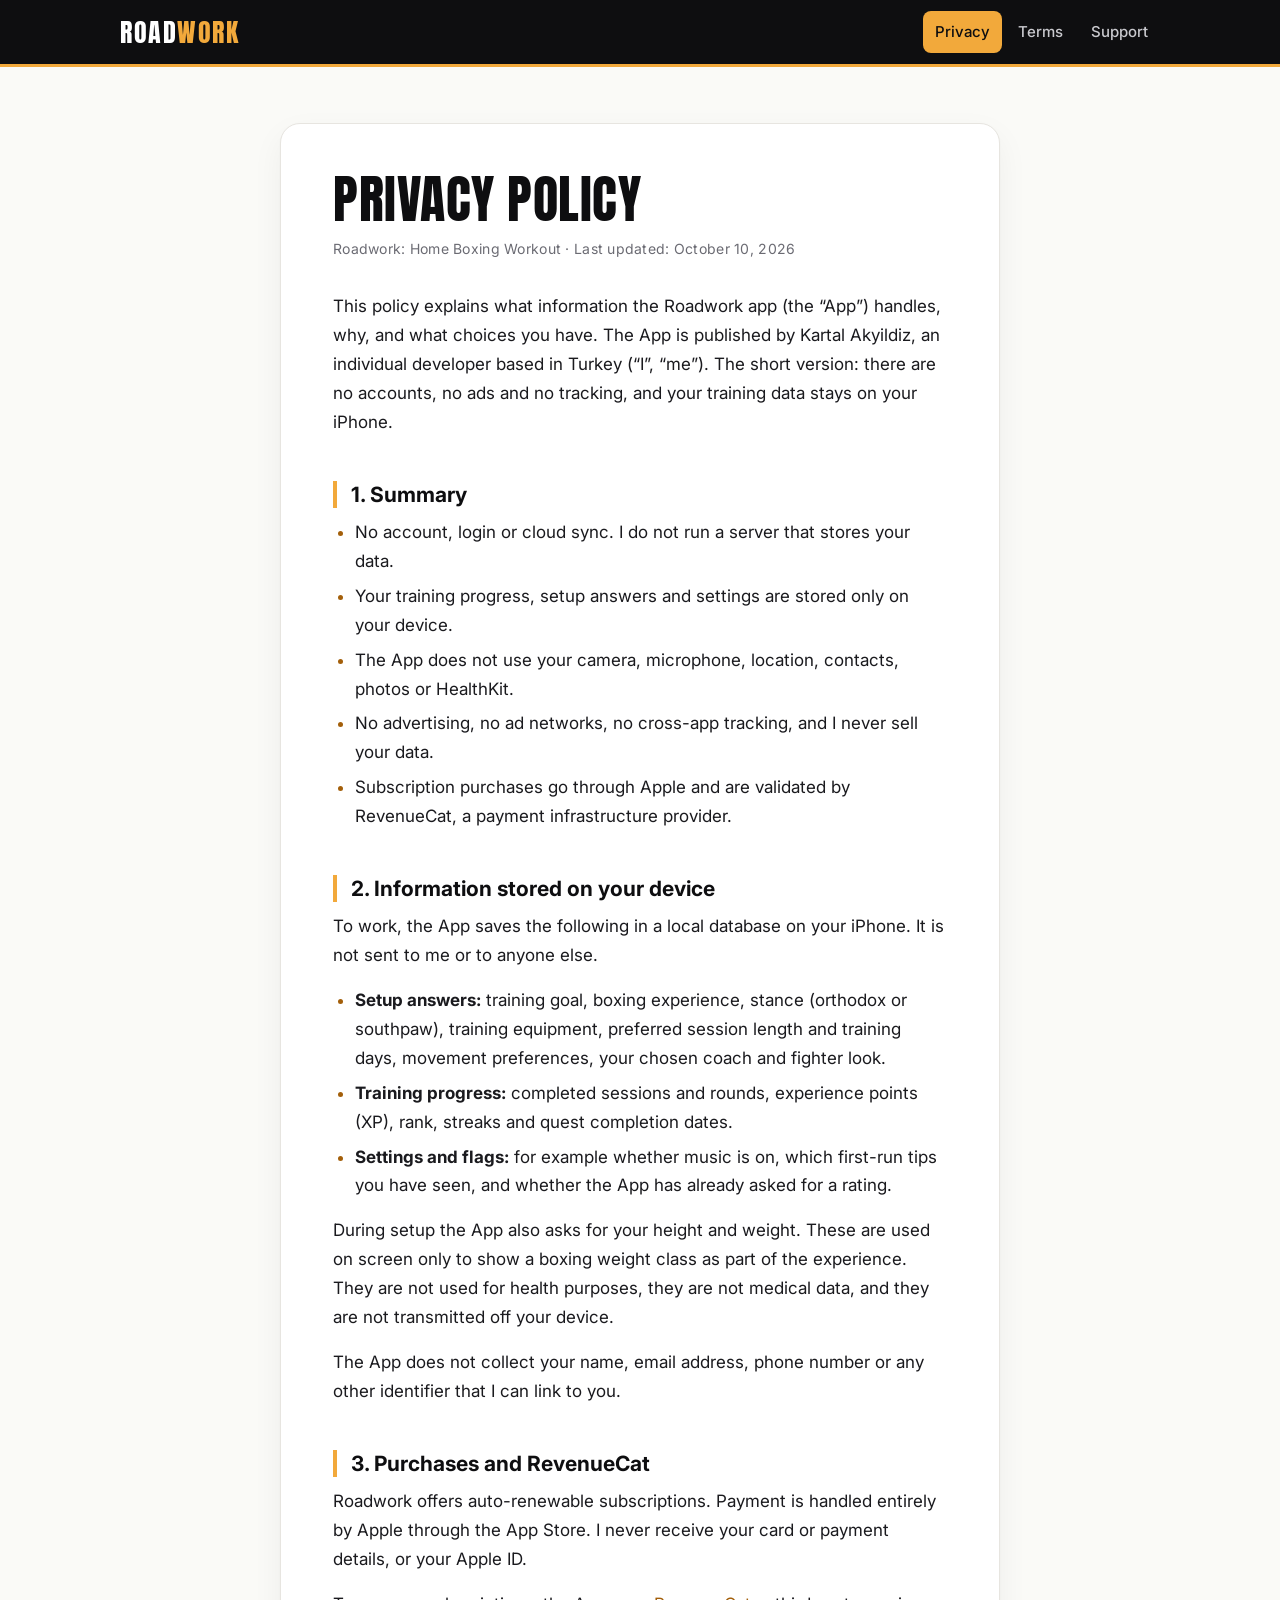
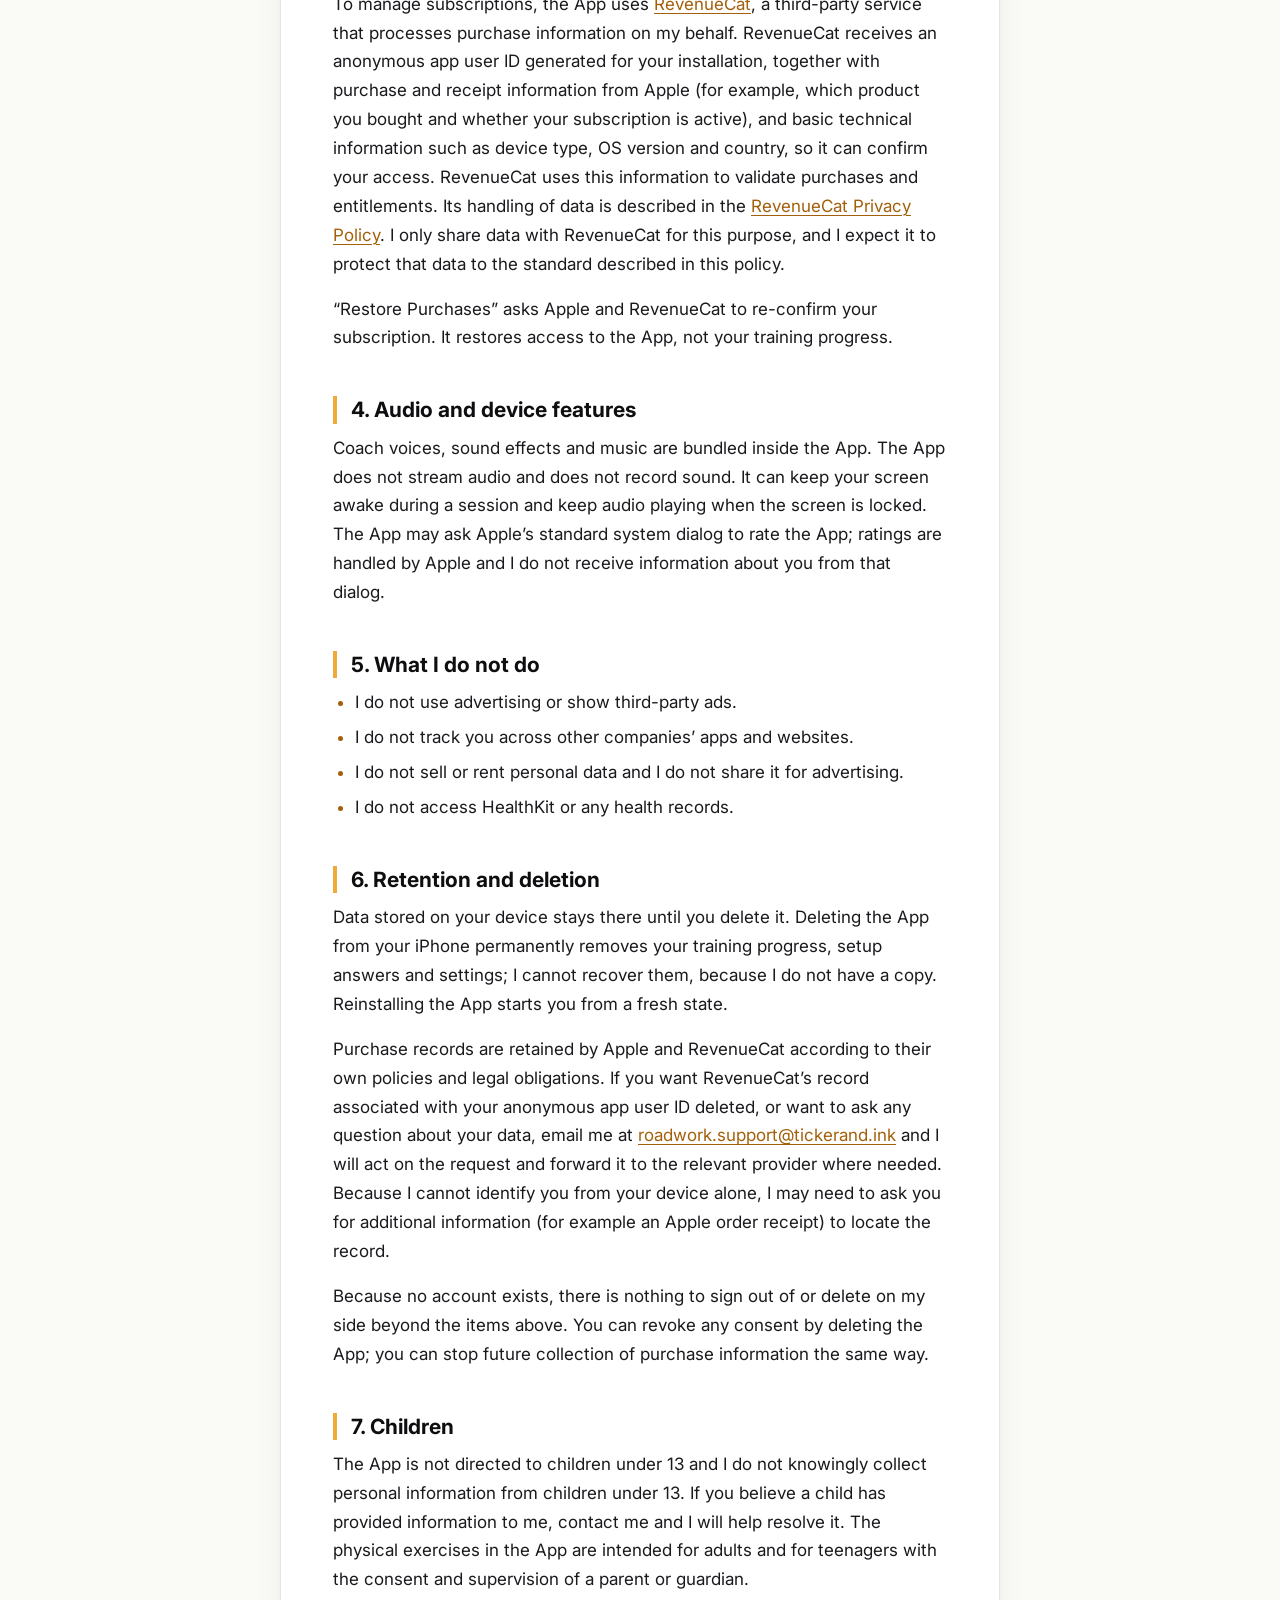
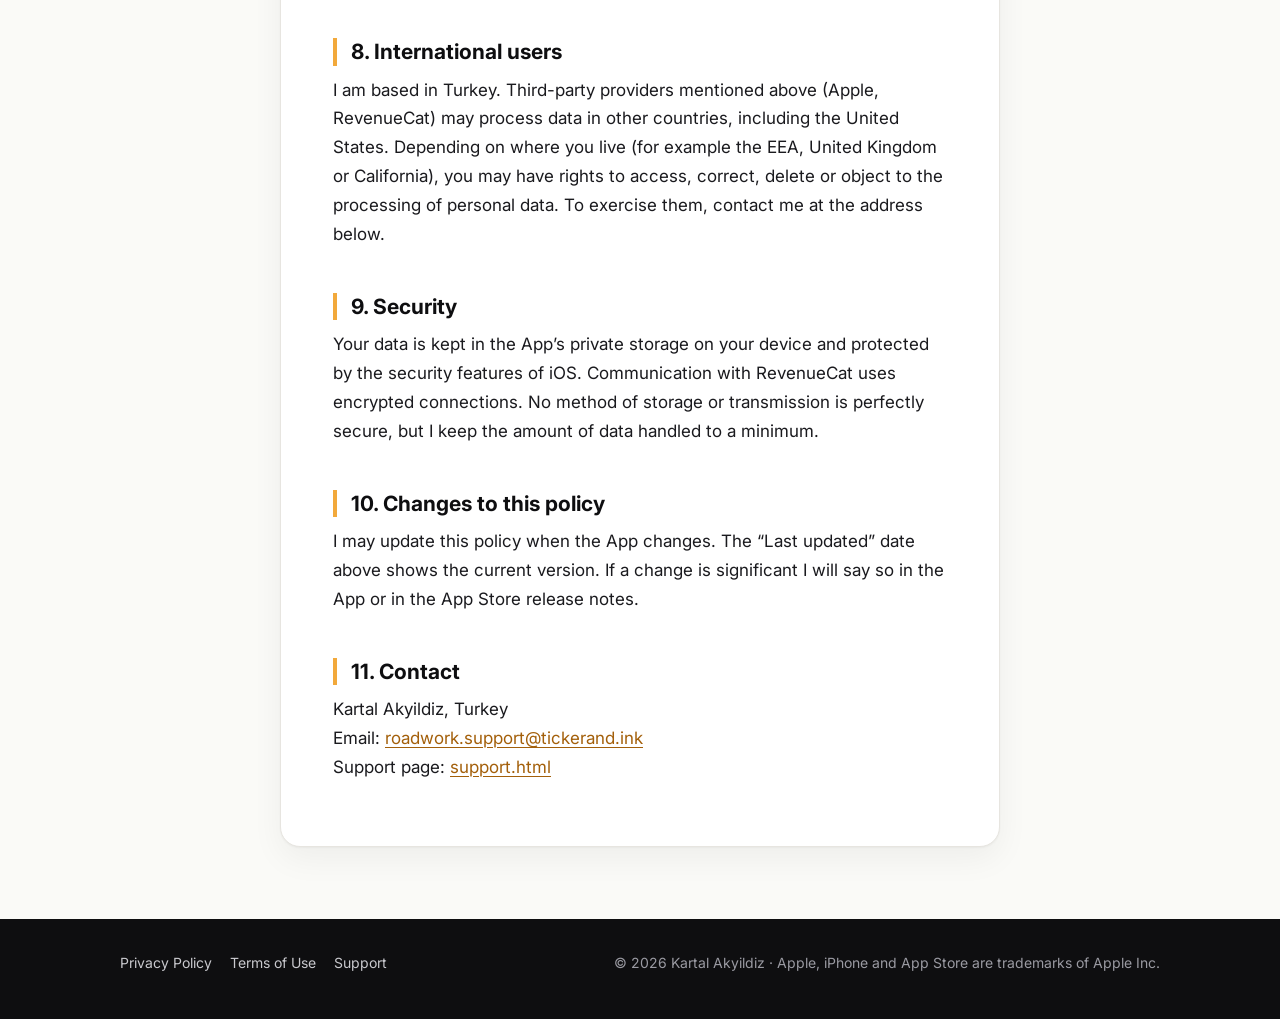
==== commit c47f96de: "Add OG/Twitter preview tags and image; drop stale analytics mention from privacy Co-Authored-By: Cla" ====
--- a/privacy.html
+++ b/privacy.html
@@ -1,90 +1,90 @@
-<!doctype html>
-<html lang="en">
-<head>
-<meta charset="utf-8">
-<meta name="viewport" content="width=device-width, initial-scale=1">
-<title>Privacy Policy - Roadwork: Home Boxing Workout</title>
-<meta name="description" content="Privacy Policy for Roadwork: Home Boxing Workout. No account, no tracking, no ads. Your training data stays on your device.">
-<meta name="theme-color" content="#0E0E10">
-<link rel="stylesheet" href="style.css">
-</head>
-<body>
-<header class="site"><div class="wrap">
-  <a class="brand" href="index.html">Road<span>work</span></a>
-  <nav aria-label="Main">
-    <a href="privacy.html" aria-current="page">Privacy</a>
-    <a href="terms.html">Terms</a>
-    <a href="support.html">Support</a>
-  </nav>
-</div></header>
-
-<main><div class="wrap"><article class="doc">
-  <h1>Privacy Policy</h1>
-  <p class="meta">Roadwork: Home Boxing Workout &middot; Last updated: October 10, 2026</p>
-
-  <p>This policy explains what information the Roadwork app (the &ldquo;App&rdquo;) handles, why, and what choices you have. The App is published by Kartal Akyildiz, an individual developer based in Turkey (&ldquo;I&rdquo;, &ldquo;me&rdquo;). The short version: there are no accounts, no ads and no tracking, and your training data stays on your iPhone.</p>
-
-  <h2>1. Summary</h2>
-  <ul>
-    <li>No account, login or cloud sync. I do not run a server that stores your data.</li>
-    <li>Your training progress, setup answers and settings are stored only on your device.</li>
-    <li>The App does not use your camera, microphone, location, contacts, photos or HealthKit.</li>
-    <li>No advertising, no ad networks, no cross-app tracking, and I never sell your data.</li>
-    <li>Subscription purchases go through Apple and are validated by RevenueCat, a payment infrastructure provider.</li>
-  </ul>
-
-  <h2>2. Information stored on your device</h2>
-  <p>To work, the App saves the following in a local database on your iPhone. It is not sent to me or to anyone else.</p>
-  <ul>
-    <li><strong>Setup answers:</strong> training goal, boxing experience, stance (orthodox or southpaw), training equipment, preferred session length and training days, movement preferences, your chosen coach and fighter look.</li>
-    <li><strong>Training progress:</strong> completed sessions and rounds, experience points (XP), rank, streaks and quest completion dates.</li>
-    <li><strong>Settings and flags:</strong> for example whether music is on, which first-run tips you have seen, and whether the App has already asked for a rating.</li>
-  </ul>
-  <p>During setup the App also asks for your height and weight. These are used on screen only to show a boxing weight class as part of the experience. They are not used for health purposes, they are not medical data, and they are not transmitted off your device.</p>
-  <p>The App does not collect your name, email address, phone number or any other identifier that I can link to you.</p>
-
-  <h2>3. Purchases and RevenueCat</h2>
-  <p>Roadwork offers auto-renewable subscriptions. Payment is handled entirely by Apple through the App Store. I never receive your card or payment details, or your Apple ID.</p>
-  <p>To manage subscriptions, the App uses <a href="https://www.revenuecat.com/">RevenueCat</a>, a third-party service that processes purchase information on my behalf. RevenueCat receives an anonymous app user ID generated for your installation, together with purchase and receipt information from Apple (for example, which product you bought and whether your subscription is active), and basic technical information such as device type, OS version and country, so it can confirm your access. RevenueCat uses this information to validate purchases and entitlements. Its handling of data is described in the <a href="https://www.revenuecat.com/privacy">RevenueCat Privacy Policy</a>. I only share data with RevenueCat for this purpose, and I expect it to protect that data to the standard described in this policy.</p>
-  <p>&ldquo;Restore Purchases&rdquo; asks Apple and RevenueCat to re-confirm your subscription. It restores access to the App, not your training progress.</p>
-
-  <h2>4. Audio and device features</h2>
-  <p>Coach voices, sound effects and music are bundled inside the App. The App does not stream audio and does not record sound. It can keep your screen awake during a session and keep audio playing when the screen is locked. The App may ask Apple&rsquo;s standard system dialog to rate the App; ratings are handled by Apple and I do not receive information about you from that dialog.</p>
-
-  <h2>5. What I do not do</h2>
-  <ul>
-    <li>I do not use advertising or show third-party ads.</li>
-    <li>I do not track you across other companies&rsquo; apps and websites.</li>
-    <li>I do not sell or rent personal data and I do not share it for advertising.</li>
-    <li>I do not access HealthKit or any health records.</li>
-  </ul>
-
-  <h2>6. Retention and deletion</h2>
-  <p>Data stored on your device stays there until you delete it. Deleting the App from your iPhone permanently removes your training progress, setup answers and settings; I cannot recover them, because I do not have a copy. Reinstalling the App starts you from a fresh state.</p>
-  <p>Purchase records are retained by Apple and RevenueCat according to their own policies and legal obligations. If you want RevenueCat&rsquo;s record associated with your anonymous app user ID deleted, or want to ask any question about your data, email me at <a href="mailto:roadwork.support@tickerand.ink">roadwork.support@tickerand.ink</a> and I will act on the request and forward it to the relevant provider where needed. Because I cannot identify you from your device alone, I may need to ask you for additional information (for example an Apple order receipt) to locate the record.</p>
-  <p>Because no account exists, there is nothing to sign out of or delete on my side beyond the items above. You can revoke any consent by deleting the App; you can stop future collection of purchase and analytics information the same way.</p>
-
-  <h2>7. Children</h2>
-  <p>The App is not directed to children under 13 and I do not knowingly collect personal information from children under 13. If you believe a child has provided information to me, contact me and I will help resolve it. The physical exercises in the App are intended for adults and for teenagers with the consent and supervision of a parent or guardian.</p>
-
-  <h2>8. International users</h2>
-  <p>I am based in Turkey. Third-party providers mentioned above (Apple, RevenueCat) may process data in other countries, including the United States. Depending on where you live (for example the EEA, United Kingdom or California), you may have rights to access, correct, delete or object to the processing of personal data. To exercise them, contact me at the address below.</p>
-
-  <h2>9. Security</h2>
-  <p>Your data is kept in the App&rsquo;s private storage on your device and protected by the security features of iOS. Communication with RevenueCat uses encrypted connections. No method of storage or transmission is perfectly secure, but I keep the amount of data handled to a minimum.</p>
-
-  <h2>10. Changes to this policy</h2>
-  <p>I may update this policy when the App changes. The &ldquo;Last updated&rdquo; date above shows the current version. If a change is significant I will say so in the App or in the App Store release notes.</p>
-
-  <h2>11. Contact</h2>
-  <p>Kartal Akyildiz, Turkey<br>
-  Email: <a href="mailto:roadwork.support@tickerand.ink">roadwork.support@tickerand.ink</a><br>
-  Support page: <a href="support.html">support.html</a></p>
-</article></div></main>
-
-<footer class="site"><div class="wrap">
-  <div><a href="privacy.html">Privacy Policy</a><a href="terms.html">Terms of Use</a><a href="support.html">Support</a></div>
-  <div>&copy; 2026 Kartal Akyildiz &middot; Apple, iPhone and App Store are trademarks of Apple Inc.</div>
-</div></footer>
-</body>
-</html>
+<!doctype html>
+<html lang="en">
+<head>
+<meta charset="utf-8">
+<meta name="viewport" content="width=device-width, initial-scale=1">
+<title>Privacy Policy - Roadwork: Home Boxing Workout</title>
+<meta name="description" content="Privacy Policy for Roadwork: Home Boxing Workout. No account, no tracking, no ads. Your training data stays on your device.">
+<meta name="theme-color" content="#0E0E10">
+<link rel="stylesheet" href="style.css">
+</head>
+<body>
+<header class="site"><div class="wrap">
+  <a class="brand" href="index.html">Road<span>work</span></a>
+  <nav aria-label="Main">
+    <a href="privacy.html" aria-current="page">Privacy</a>
+    <a href="terms.html">Terms</a>
+    <a href="support.html">Support</a>
+  </nav>
+</div></header>
+
+<main><div class="wrap"><article class="doc">
+  <h1>Privacy Policy</h1>
+  <p class="meta">Roadwork: Home Boxing Workout &middot; Last updated: October 10, 2026</p>
+
+  <p>This policy explains what information the Roadwork app (the &ldquo;App&rdquo;) handles, why, and what choices you have. The App is published by Kartal Akyildiz, an individual developer based in Turkey (&ldquo;I&rdquo;, &ldquo;me&rdquo;). The short version: there are no accounts, no ads and no tracking, and your training data stays on your iPhone.</p>
+
+  <h2>1. Summary</h2>
+  <ul>
+    <li>No account, login or cloud sync. I do not run a server that stores your data.</li>
+    <li>Your training progress, setup answers and settings are stored only on your device.</li>
+    <li>The App does not use your camera, microphone, location, contacts, photos or HealthKit.</li>
+    <li>No advertising, no ad networks, no cross-app tracking, and I never sell your data.</li>
+    <li>Subscription purchases go through Apple and are validated by RevenueCat, a payment infrastructure provider.</li>
+  </ul>
+
+  <h2>2. Information stored on your device</h2>
+  <p>To work, the App saves the following in a local database on your iPhone. It is not sent to me or to anyone else.</p>
+  <ul>
+    <li><strong>Setup answers:</strong> training goal, boxing experience, stance (orthodox or southpaw), training equipment, preferred session length and training days, movement preferences, your chosen coach and fighter look.</li>
+    <li><strong>Training progress:</strong> completed sessions and rounds, experience points (XP), rank, streaks and quest completion dates.</li>
+    <li><strong>Settings and flags:</strong> for example whether music is on, which first-run tips you have seen, and whether the App has already asked for a rating.</li>
+  </ul>
+  <p>During setup the App also asks for your height and weight. These are used on screen only to show a boxing weight class as part of the experience. They are not used for health purposes, they are not medical data, and they are not transmitted off your device.</p>
+  <p>The App does not collect your name, email address, phone number or any other identifier that I can link to you.</p>
+
+  <h2>3. Purchases and RevenueCat</h2>
+  <p>Roadwork offers auto-renewable subscriptions. Payment is handled entirely by Apple through the App Store. I never receive your card or payment details, or your Apple ID.</p>
+  <p>To manage subscriptions, the App uses <a href="https://www.revenuecat.com/">RevenueCat</a>, a third-party service that processes purchase information on my behalf. RevenueCat receives an anonymous app user ID generated for your installation, together with purchase and receipt information from Apple (for example, which product you bought and whether your subscription is active), and basic technical information such as device type, OS version and country, so it can confirm your access. RevenueCat uses this information to validate purchases and entitlements. Its handling of data is described in the <a href="https://www.revenuecat.com/privacy">RevenueCat Privacy Policy</a>. I only share data with RevenueCat for this purpose, and I expect it to protect that data to the standard described in this policy.</p>
+  <p>&ldquo;Restore Purchases&rdquo; asks Apple and RevenueCat to re-confirm your subscription. It restores access to the App, not your training progress.</p>
+
+  <h2>4. Audio and device features</h2>
+  <p>Coach voices, sound effects and music are bundled inside the App. The App does not stream audio and does not record sound. It can keep your screen awake during a session and keep audio playing when the screen is locked. The App may ask Apple&rsquo;s standard system dialog to rate the App; ratings are handled by Apple and I do not receive information about you from that dialog.</p>
+
+  <h2>5. What I do not do</h2>
+  <ul>
+    <li>I do not use advertising or show third-party ads.</li>
+    <li>I do not track you across other companies&rsquo; apps and websites.</li>
+    <li>I do not sell or rent personal data and I do not share it for advertising.</li>
+    <li>I do not access HealthKit or any health records.</li>
+  </ul>
+
+  <h2>6. Retention and deletion</h2>
+  <p>Data stored on your device stays there until you delete it. Deleting the App from your iPhone permanently removes your training progress, setup answers and settings; I cannot recover them, because I do not have a copy. Reinstalling the App starts you from a fresh state.</p>
+  <p>Purchase records are retained by Apple and RevenueCat according to their own policies and legal obligations. If you want RevenueCat&rsquo;s record associated with your anonymous app user ID deleted, or want to ask any question about your data, email me at <a href="mailto:roadwork.support@tickerand.ink">roadwork.support@tickerand.ink</a> and I will act on the request and forward it to the relevant provider where needed. Because I cannot identify you from your device alone, I may need to ask you for additional information (for example an Apple order receipt) to locate the record.</p>
+  <p>Because no account exists, there is nothing to sign out of or delete on my side beyond the items above. You can revoke any consent by deleting the App; you can stop future collection of purchase information the same way.</p>
+
+  <h2>7. Children</h2>
+  <p>The App is not directed to children under 13 and I do not knowingly collect personal information from children under 13. If you believe a child has provided information to me, contact me and I will help resolve it. The physical exercises in the App are intended for adults and for teenagers with the consent and supervision of a parent or guardian.</p>
+
+  <h2>8. International users</h2>
+  <p>I am based in Turkey. Third-party providers mentioned above (Apple, RevenueCat) may process data in other countries, including the United States. Depending on where you live (for example the EEA, United Kingdom or California), you may have rights to access, correct, delete or object to the processing of personal data. To exercise them, contact me at the address below.</p>
+
+  <h2>9. Security</h2>
+  <p>Your data is kept in the App&rsquo;s private storage on your device and protected by the security features of iOS. Communication with RevenueCat uses encrypted connections. No method of storage or transmission is perfectly secure, but I keep the amount of data handled to a minimum.</p>
+
+  <h2>10. Changes to this policy</h2>
+  <p>I may update this policy when the App changes. The &ldquo;Last updated&rdquo; date above shows the current version. If a change is significant I will say so in the App or in the App Store release notes.</p>
+
+  <h2>11. Contact</h2>
+  <p>Kartal Akyildiz, Turkey<br>
+  Email: <a href="mailto:roadwork.support@tickerand.ink">roadwork.support@tickerand.ink</a><br>
+  Support page: <a href="support.html">support.html</a></p>
+</article></div></main>
+
+<footer class="site"><div class="wrap">
+  <div><a href="privacy.html">Privacy Policy</a><a href="terms.html">Terms of Use</a><a href="support.html">Support</a></div>
+  <div>&copy; 2026 Kartal Akyildiz &middot; Apple, iPhone and App Store are trademarks of Apple Inc.</div>
+</div></footer>
+</body>
+</html>
